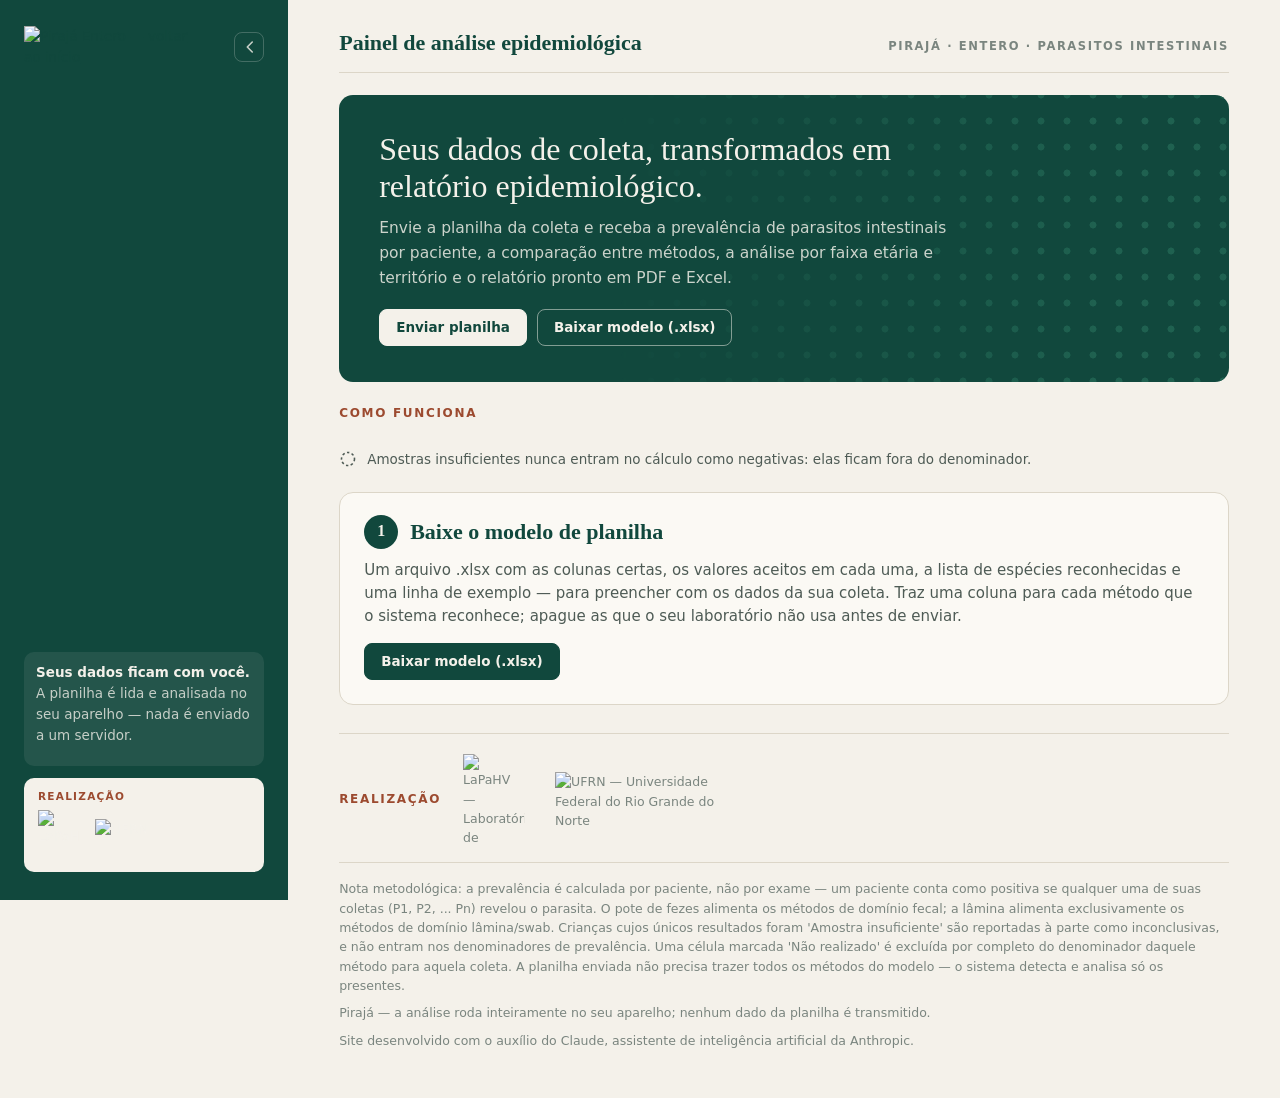
==== site/entero.html @ 648df830 "Página inicial com as áreas de análise e identidade das áreas Hemo, Bac, Virus e Fungi - Nova página" ====
<!doctype html>
<html lang="pt-BR">
<head>
  <meta charset="utf-8">
  <meta name="viewport" content="width=device-width, initial-scale=1, viewport-fit=cover">
  <title>Pirajá Entero · Painel de análise epidemiológica</title>
  <meta name="description" content="Pirajá · Entero — transforma a planilha de coleta em relatório epidemiológico de parasitos intestinais: prevalência por paciente com IC 95%, comparação entre métodos, faixa etária, mapas e relatório em PDF e Excel. Tudo roda no seu aparelho.">
  <meta name="theme-color" content="#11483D">
  <meta name="application-name" content="Pirajá">
  <meta name="apple-mobile-web-app-capable" content="yes">
  <meta name="mobile-web-app-capable" content="yes">
  <meta name="apple-mobile-web-app-title" content="Pirajá">
  <meta name="apple-mobile-web-app-status-bar-style" content="default">
  <link rel="manifest" href="manifest.webmanifest">
  <link rel="icon" href="brand/piraja-favicon.svg" type="image/svg+xml">
  <link rel="alternate icon" href="brand/piraja-favicon.png" type="image/png">
  <link rel="apple-touch-icon" href="brand/app/icone-180.png">
  <link rel="preload" href="brand/fonts/InstrumentSans-Regular.ttf" as="font" type="font/ttf" crossorigin>
  <link rel="preload" href="brand/fonts/Fraunces-SemiBold.ttf" as="font" type="font/ttf" crossorigin>
  <link rel="stylesheet" href="css/piraja.css">
  <script type="module" src="js/app.js"></script>
</head>
<body>
  <a class="pj-pular" href="#conteudo">Pular para o conteúdo</a>

  <!-- barra lateral (computador) -->
  <aside class="pj-barra" id="barra" aria-label="Navegação do Pirajá">
    <div class="marca">
      <a class="marca-link" href="./" title="Voltar ao início do Pirajá (todas as áreas)">
        <img class="marca-inteira" src="brand/piraja-entero-negativo.svg" alt="Pirajá Entero — voltar ao início">
        <img class="marca-simbolo" src="brand/piraja-favicon.svg" alt="Pirajá — voltar ao início" width="36" height="36">
      </a>
      <button class="pj-recolher" type="button" data-acao="recolher-barra" aria-label="Recolher a barra lateral" aria-expanded="true" title="Recolher a barra lateral">
        <svg viewBox="0 0 20 20" width="18" height="18" aria-hidden="true"><path d="M12.5 4.5 7 10l5.5 5.5" fill="none" stroke="currentColor" stroke-width="1.8" stroke-linecap="round" stroke-linejoin="round"/></svg>
      </button>
    </div>
    <nav class="pj-nav" id="nav" aria-label="Seções"></nav>
    <div class="pj-barra-rodape">
      <div class="pj-arquivo-atual" id="arquivo-atual" hidden></div>
      <button class="pj-btn pj-instalar" type="button" data-acao="instalar" hidden>Instalar o app</button>
      <div class="privado" data-icone="cadeado">
        <p><strong>Seus dados ficam com você.</strong> A planilha é lida e analisada no seu aparelho — nada é enviado a um servidor.</p>
      </div>
      <p class="pj-offline" id="offline" hidden>Disponível sem internet</p>
      <div class="pj-barra-parceiros" aria-label="Realização">
        <span>Realização</span>
        <div><img src="brand/parceiros/lapahv.png" alt="LaPaHV" width="41" height="50"><img src="brand/parceiros/ufrn.png" alt="UFRN" width="103" height="33"></div>
      </div>
    </div>
  </aside>

  <!-- topo e navegação (celular) -->
  <header class="pj-topo-movel">
    <a class="marca-link" href="./" title="Voltar ao início do Pirajá"><img src="brand/piraja-entero-cor.png" alt="Pirajá Entero — voltar ao início" height="30"></a>
    <button class="pj-btn sec peq pj-instalar" type="button" data-acao="instalar" hidden>Instalar</button>
  </header>
  <nav class="pj-mnav" id="mnav" aria-label="Seções"></nav>

  <main class="pj-main" id="conteudo">
    <header class="pj-topbar">
      <h1 class="nome" id="titulo-secao">Painel de análise epidemiológica</h1>
      <div class="sub">Pirajá · Entero · parasitos intestinais</div>
    </header>

    <!-- ===================================================== início -->
    <section data-view="inicio">
      <section class="pj-hero" id="hero">
        <div>
          <h2>Seus dados de coleta, transformados em relatório epidemiológico.</h2>
          <p>Envie a planilha da coleta e receba a prevalência de parasitos intestinais por paciente, a comparação entre métodos, a análise por faixa etária e território e o relatório pronto em PDF e Excel.</p>
          <div class="pj-btns" style="margin-top:18px">
            <button class="pj-btn claro" type="button" data-ir="planilha" data-icone="upload">Enviar planilha</button>
            <button class="pj-btn contorno" type="button" data-acao="baixar-modelo" data-icone="baixar-claro">Baixar modelo (.xlsx)</button>
          </div>
        </div>
      </section>

      <section class="pj-como">
        <span class="pj-eyebrow">Como funciona</span>
        <div class="pj-etapas" id="etapas"></div>
        <div class="pj-nota-amostra">
          <svg width="18" height="18" viewBox="0 0 18 18" aria-hidden="true"><circle cx="9" cy="9" r="6.5" fill="none" stroke="#4E5B55" stroke-width="1.6" stroke-dasharray="2.4 2.4"/></svg>
          <span>Amostras insuficientes nunca entram no cálculo como negativas: elas ficam fora do denominador.</span>
        </div>
      </section>

      <section class="pj-passo" id="passo-1">
        <div class="pj-step"><div class="badge">1</div><h2>Baixe o modelo de planilha</h2></div>
        <p>Um arquivo .xlsx com as colunas certas, os valores aceitos em cada uma, a lista de espécies reconhecidas e uma linha de exemplo — para preencher com os dados da sua coleta. Traz uma coluna para cada método que o sistema reconhece; apague as que o seu laboratório não usa antes de enviar.</p>
        <button class="pj-btn" type="button" data-acao="baixar-modelo" data-icone="baixar">Baixar modelo (.xlsx)</button>
      </section>
    </section>

    <!-- ===================================================== planilha -->
    <section data-view="planilha" hidden>
      <section class="pj-passo" id="passo-2">
        <div class="pj-step"><div class="badge">2</div><h2>Envie a planilha preenchida</h2></div>
        <p>Aceita o modelo baixado no Início, preenchido com uma linha por coleta (P1, P2, P3...) de cada paciente. Não precisa conter todos os métodos do modelo — só os que o laboratório efetivamente utilizou. Se a planilha trouxer as abas de configuração (Config_*), elas já vêm aplicadas.</p>
        <label class="pj-drop" id="drop">
          <input type="file" id="arquivo" accept=".xlsx,.xls,application/vnd.openxmlformats-officedocument.spreadsheetml.sheet,application/vnd.ms-excel">
          <span data-icone="upload"></span>
          <strong>Arraste a planilha para cá ou clique para escolher</strong>
          <small>.xlsx ou .xls · o arquivo é lido no seu aparelho e não sai dele</small>
        </label>
        <div class="pj-arquivo" id="arquivo-info" hidden></div>
        <div id="msgs-arquivo"></div>
      </section>
      <section class="pj-passo pj-teste" id="planilha-teste">
        <div>
          <span class="pj-eyebrow">Planilha de teste</span>
          <h2>Quer experimentar antes?</h2>
          <p>Uma planilha com dados fictícios — 1.200 pacientes de 42 municípios, com idade, bairro e município — para conhecer o Pirajá e para preparar o uso sem internet.</p>
        </div>
        <div class="pj-btns">
          <button class="pj-btn" type="button" data-acao="abrir-teste">Abrir a planilha de teste</button>
          <a class="pj-btn sec" href="exemplos/Planilha_Teste_Piraja.xlsx" download data-icone="baixar-claro">Baixar (.xlsx)</a>
        </div>
      </section>
    </section>

    <!-- ===================================================== configurar -->
    <section data-view="configurar" hidden>
      <section class="pj-passo" id="passo-3"></section>
    </section>

    <!-- ===================================================== relatório -->
    <section data-view="relatorio" hidden>
      <div id="msgs-relatorio"></div>
      <div id="relatorio"></div>
    </section>

    <!-- ===================================================== ajuda -->
    <section data-view="ajuda" hidden>
      <div class="pj-ajuda-grade">
        <section class="pj-passo">
          <h2>Fluxo de trabalho</h2>
          <ol class="pj-lista">
            <li><strong>Baixe</strong> o modelo de planilha (Início).</li>
            <li><strong>Envie</strong> a planilha preenchida (Planilha).</li>
            <li><strong>Configure</strong> parasitos, métodos, amostras, critérios e faixas etárias (Configurar).</li>
            <li><strong>Leia e exporte</strong> o relatório em PDF e Excel (Relatório).</li>
          </ol>
        </section>
        <section class="pj-passo">
          <h2>Sobre as amostras</h2>
          <p>Alguns dos métodos aceitos, por tipo de amostra:</p>
          <p><strong>Pote de fezes</strong> → HPJ, Willis, Baermann-Picanço, Faust, Kato-Katz, MIFC, Ritchie, entre outros.</p>
          <p><strong>Lâmina (swab)</strong> → Graham, entre outros.</p>
          <p>Outros métodos também podem ser usados: basta incluir a coluna na planilha e indicar, em Configurar, se é de fezes ou de lâmina. A planilha não precisa trazer todos os métodos listados, só os que você usou.</p>
        </section>
        <section class="pj-passo">
          <h2>Classificação clínica</h2>
          <p>Você define em Configurar se cada parasito é <strong>patogênico</strong> ou <strong>comensal</strong>. O sistema sugere uma classificação padrão — por exemplo, <em>Entamoeba histolytica/dispar</em> vem como patogênica, já que a diferenciação morfológica entre as duas formas não é possível no laboratório; <em>Blastocystis</em> vem sem classificação.</p>
        </section>
        <section class="pj-passo" id="sem-internet">
          <h2>Usar sem internet</h2>
          <p>O app guarda neste aparelho o que já foi usado com a internet ligada. Para deixá-lo pronto, faça isto uma vez, com internet:</p>
          <ol class="pj-lista">
            <li>Abra a <strong>planilha de teste</strong>.</li>
            <li>No Relatório, aba <strong>Visão geral</strong>, ligue <strong>Gerar mapa</strong>. Na primeira vez, o app guarda sozinho as malhas de todos os estados (cerca de 72 MB) — por município, por bairro e em detalhe —, então todas as visualizações do mapa passam a funcionar sem internet. Espere a mensagem de pronto.</li>
          </ol>
          <p>Também dá para guardar os mapas direto por aqui:</p>
          <div class="pj-btns">
            <button class="pj-btn" type="button" data-acao="abrir-teste">Abrir a planilha de teste</button>
            <button class="pj-btn sec" type="button" data-acao="baixar-mapas">Guardar os mapas de todos os estados (≈ 72 MB)</button>
            <a class="pj-btn sec" href="exemplos/Planilha_Teste_Piraja.xlsx" download>Baixar a planilha de teste</a>
          </div>
          <p class="pj-legenda" id="mapas-status" data-status-mapas></p>
        </section>
        <section class="pj-passo" id="como-instalar">
          <h2>Instalar como app</h2>
          <p>O Pirajá pode ficar na tela inicial do celular ou no computador, como um aplicativo: abre em tela cheia e funciona sem internet depois da primeira visita. Os dados continuam só no seu aparelho.</p>
          <ul class="pj-lista">
            <li><strong>Android e computador (Chrome ou Edge):</strong> use o botão <em>Instalar o app</em> no menu, ou o ícone de instalação na barra de endereço.</li>
            <li><strong>iPhone e iPad (Safari):</strong> toque em <em>Compartilhar</em> e depois em <em>Adicionar à Tela de Início</em>.</li>
          </ul>
          <p class="pj-instalado" id="instalado" hidden>Você já está usando o Pirajá como app.</p>
        </section>
      </div>
    </section>

    <footer class="pj-rodape">
      <div class="pj-realizacao">
        <span class="pj-eyebrow">Realização</span>
        <div class="logos">
          <img src="brand/parceiros/lapahv.png" alt="LaPaHV — Laboratório de Parasitologia Humana e Veterinária" width="62" height="90">
          <img class="ufrn" src="brand/parceiros/ufrn.png" alt="UFRN — Universidade Federal do Rio Grande do Norte" width="168" height="54">
        </div>
      </div>
      <p>Nota metodológica: a prevalência é calculada por paciente, não por exame — um paciente conta como positiva se qualquer uma de suas coletas (P1, P2, ... Pn) revelou o parasita. O pote de fezes alimenta os métodos de domínio fecal; a lâmina alimenta exclusivamente os métodos de domínio lâmina/swab. Crianças cujos únicos resultados foram 'Amostra insuficiente' são reportadas à parte como inconclusivas, e não entram nos denominadores de prevalência. Uma célula marcada 'Não realizado' é excluída por completo do denominador daquele método para aquela coleta. A planilha enviada não precisa trazer todos os métodos do modelo — o sistema detecta e analisa só os presentes.</p>
      <p>Pirajá — a análise roda inteiramente no seu aparelho; nenhum dado da planilha é transmitido.</p>
      <p>Site desenvolvido com o auxílio do Claude, assistente de inteligência artificial da Anthropic.</p>
    </footer>
  </main>

  <dialog class="pj-dialogo" id="aviso-offline" aria-labelledby="aviso-offline-titulo">
    <form method="dialog">
      <span class="pj-eyebrow">Antes de usar sem internet</span>
      <h2 id="aviso-offline-titulo">Prepare o Pirajá uma vez, com internet</h2>
      <p>Para o app funcionar sem internet, rode a <strong>planilha de teste</strong> uma vez e <strong>gere o mapa</strong>. Assim ele guarda neste aparelho tudo o que precisa, inclusive as malhas dos mapas.</p>
      <ol class="pj-lista">
        <li>Clique em <strong>Abrir a planilha de teste</strong> (dados fictícios: 1.200 pacientes, 42 municípios, com idade).</li>
        <li>No Relatório, aba <strong>Visão geral</strong>, ligue <strong>Gerar mapa</strong>. O app guarda sozinho as malhas de todos os estados (cerca de 72 MB), e todas as visualizações do mapa passam a funcionar sem internet. Espere a mensagem de pronto.</li>
      </ol>
      <div class="pj-btns">
        <button class="pj-btn" type="button" data-acao="abrir-teste">Abrir a planilha de teste</button>
        <a class="pj-btn sec" href="exemplos/Planilha_Teste_Piraja.xlsx" download>Baixar a planilha</a>
      </div>
      <p class="pj-legenda">A planilha de teste também fica na aba <b>Planilha</b>, e estas instruções na aba <b>Ajuda</b>.</p>
      <div class="pj-dialogo-rodape">
        <label class="pj-check"><input type="checkbox" id="aviso-offline-nunca"><span>Não mostrar novamente</span></label>
        <button class="pj-btn sec" value="fechar">Agora não</button>
      </div>
    </form>
  </dialog>

  <div class="pj-dica" id="dica" hidden></div>
  <noscript><div class="pj-toast">O Pirajá precisa de JavaScript ativado no navegador.</div></noscript>
</body>
</html>
---- site/css/piraja.css ----
/* Pirajá · Entero — identidade visual "Mata, barro e papel" (versão web) */

@font-face { font-family: "Instrument Sans"; src: url("../brand/fonts/InstrumentSans-Regular.ttf") format("truetype"); font-weight: 400 500; font-display: swap; }
@font-face { font-family: "Instrument Sans"; src: url("../brand/fonts/InstrumentSans-SemiBold.ttf") format("truetype"); font-weight: 600 800; font-display: swap; }
@font-face { font-family: "Fraunces"; src: url("../brand/fonts/Fraunces-Regular.ttf") format("truetype"); font-weight: 400 500; font-display: swap; }
@font-face { font-family: "Fraunces"; src: url("../brand/fonts/Fraunces-SemiBold.ttf") format("truetype"); font-weight: 600 800; font-display: swap; }

:root {
  --mata: #11483D; --folha: #328567; --cobre: #9C4A2F; --cobre-claro: #D08A6A; --papel: #F4F1EA;
  --superficie: #FBF9F4; --tinta: #1B2421; --tinta-suave: #4E5B55; --tinta-clara: #7A857F;
  --folha-tinta: #E3EEE8; --cobre-tinta: #F3E4DB; --salvia: #A9C3B8; --linha: #DCD6C8; --mata-ponto: #1F6150;
  --raio: 14px; --barra: 288px;
  --sans: "Instrument Sans", system-ui, -apple-system, "Segoe UI", sans-serif;
  --serif: "Fraunces", Georgia, serif;
  color-scheme: light;
}

* { box-sizing: border-box; }
html { -webkit-text-size-adjust: 100%; }
body { margin: 0; background: var(--papel); color: var(--tinta); font-family: var(--sans); font-size: 15px; line-height: 1.55; }
h1, h2, h3, h4 { font-family: var(--serif); color: var(--mata); font-weight: 600; line-height: 1.2; }
a { color: var(--mata); }
button, input, select, textarea { font: inherit; color: inherit; }
:focus-visible { outline: 2px solid var(--cobre); outline-offset: 2px; }
[hidden] { display: none !important; }

/* ------------------------------------------------------------- barra lateral */
.pj-barra {
  position: fixed; inset: 0 auto 0 0; width: var(--barra); background: var(--mata); color: rgba(244, 241, 234, .78);
  padding: 26px 24px 28px; overflow-y: auto; z-index: 30; font-size: 13.5px;
}
.pj-barra .marca img { width: 172px; height: auto; display: block; }
.pj-barra strong { color: var(--papel); font-weight: 600; }
.pj-barra hr { border: 0; border-top: 1px solid rgba(244, 241, 234, .16); margin: 20px 0; }
.pj-barra .pj-eyebrow { color: var(--cobre-claro); display: block; margin-bottom: 8px; }
.pj-barra ol { list-style: none; padding: 0; margin: 0; }
.pj-barra ol li { padding: 3px 0; }
.pj-barra p { margin: 0 0 10px; }
.pj-barra .pj-btn { width: 100%; background: var(--papel); color: var(--mata); border-color: var(--papel); }
.pj-barra .pj-btn:hover { background: var(--cobre-claro); border-color: var(--cobre-claro); color: var(--tinta); }
.pj-barra .privado { display: flex; gap: 8px; align-items: flex-start; background: rgba(244, 241, 234, .08); border-radius: 10px; padding: 10px 12px; }
.pj-barra .privado svg { flex: 0 0 auto; margin-top: 2px; }
.pj-barra-parceiros { background: var(--papel); border-radius: 10px; padding: 10px 14px 12px; }
.pj-barra-parceiros span { display: block; font-size: 10.5px; font-weight: 600; letter-spacing: .12em; text-transform: uppercase; color: var(--cobre); margin-bottom: 6px; }
.pj-barra-parceiros div { display: flex; align-items: center; gap: 16px; }
.pj-barra-parceiros img { display: block; height: 50px; width: auto; }
.pj-barra-parceiros img + img { height: 33px; }
.pj-menu { display: none; }

/* ------------------------------------------------------------- área principal */
.pj-main { margin-left: var(--barra); padding: 26px clamp(16px, 4vw, 56px) 40px; max-width: calc(1280px + var(--barra)); }
.pj-topbar { display: flex; align-items: baseline; justify-content: space-between; gap: 14px; padding: 4px 0 16px; border-bottom: 1px solid var(--linha); margin-bottom: 22px; flex-wrap: wrap; }
.pj-topbar .nome { font-family: var(--serif); font-weight: 600; font-size: 22px; color: var(--mata); line-height: 1.15; margin: 0; }
.pj-topbar .sub { font-weight: 600; font-size: 11.5px; letter-spacing: .14em; color: var(--tinta-clara); text-transform: uppercase; }

.pj-eyebrow { font-weight: 600; font-size: 12px; letter-spacing: .14em; text-transform: uppercase; color: var(--cobre); }

/* hero (verde-mata + padrão "Campo") */
.pj-hero { position: relative; overflow: hidden; background: var(--mata); border-radius: var(--raio); padding: 36px 40px; margin-bottom: 22px;
  display: grid; grid-template-columns: minmax(0, 1fr) 200px; gap: 32px; align-items: center; }
.pj-hero::before { content: ""; position: absolute; inset: 0; pointer-events: none;
  background-image: radial-gradient(circle, var(--mata-ponto) 3.2px, transparent 3.8px); background-size: 26px 26px; background-position: 13px 13px;
  -webkit-mask-image: linear-gradient(to left, #000 15%, transparent 70%); mask-image: linear-gradient(to left, #000 15%, transparent 70%); }
.pj-hero > * { position: relative; }
.pj-hero h2 { color: var(--papel); margin: 0 0 12px; font-size: 32px; font-weight: 500; line-height: 1.15; max-width: 760px; }
.pj-hero p { color: rgba(244, 241, 234, .82); font-size: 15.5px; max-width: 720px; margin: 0; line-height: 1.6; }
.pj-hero-ilu { width: 200px; height: 200px; display: block; }

/* como funciona */
.pj-como .pj-eyebrow { margin: 2px 0 12px; display: block; }
.pj-etapas { display: grid; grid-template-columns: repeat(5, minmax(0, 1fr)); gap: 14px; }
.pj-etapa { background: var(--superficie); border: 1px solid var(--linha); border-radius: var(--raio); padding: 14px 16px 16px; }
.pj-etapa .pj-ilu { width: 100%; height: auto; display: block; background: var(--papel); border-radius: 10px; margin-bottom: 12px; }
.pj-etapa .k { font-weight: 600; font-size: 11px; letter-spacing: .12em; text-transform: uppercase; color: var(--tinta-clara); }
.pj-etapa .t { font-family: var(--serif); font-weight: 600; font-size: 18px; color: var(--mata); margin: 3px 0 6px; line-height: 1.25; }
.pj-etapa p { font-size: 13.5px; line-height: 1.5; color: var(--tinta-suave); margin: 0; }
.pj-nota-amostra { display: flex; gap: 10px; align-items: center; margin: 14px 0 22px; font-size: 13.5px; color: var(--tinta-suave); }

/* passos */
.pj-passo { background: var(--superficie); border: 1px solid var(--linha); border-radius: var(--raio); padding: 22px 24px 24px; margin-bottom: 18px; }
.pj-passo > p { color: var(--tinta-suave); margin: 10px 0 14px; }
.pj-step { display: flex; align-items: center; gap: 12px; margin: 0 0 4px; }
.pj-step .badge { flex: 0 0 auto; width: 34px; height: 34px; border-radius: 50%; background: var(--mata); color: var(--papel);
  font-family: var(--serif); font-weight: 600; font-size: 16px; display: flex; align-items: center; justify-content: center; }
.pj-step h2 { margin: 0; font-size: 22px; }

/* botões */
.pj-btn { display: inline-flex; align-items: center; justify-content: center; gap: 8px; background: var(--mata); color: var(--papel);
  border: 1px solid var(--mata); border-radius: 8px; padding: 9px 16px; font-weight: 600; font-size: 13.5px; cursor: pointer; text-decoration: none;
  transition: background .15s, border-color .15s; line-height: 1.3; }
.pj-btn:hover { background: var(--folha); border-color: var(--folha); }
.pj-btn:disabled { opacity: .55; cursor: progress; }
.pj-btn svg { flex: 0 0 auto; }
.pj-btn.sec { background: transparent; color: var(--mata); border-color: var(--linha); }
.pj-btn.sec:hover { border-color: var(--mata); background: var(--folha-tinta); }
.pj-btn.peq { padding: 5px 10px; font-size: 12.5px; }
.pj-btns { display: grid; grid-template-columns: repeat(auto-fit, minmax(240px, 1fr)); gap: 12px; margin-top: 14px; }

/* envio do arquivo */
.pj-drop { border: 1.5px dashed var(--salvia); border-radius: 12px; background: #fff; padding: 26px 20px; text-align: center; cursor: pointer;
  transition: border-color .15s, background .15s; display: flex; flex-direction: column; align-items: center; gap: 6px; }
.pj-drop:hover, .pj-drop.sobre { border-color: var(--mata); background: var(--folha-tinta); }
.pj-drop strong { color: var(--mata); }
.pj-drop small { color: var(--tinta-clara); }
.pj-drop input { display: none; }
.pj-arquivo { display: flex; align-items: center; gap: 10px; margin-top: 10px; font-size: 13.5px; color: var(--tinta-suave); flex-wrap: wrap; }
.pj-arquivo b { color: var(--tinta); }

/* avisos */
.pj-alerta { border-radius: 8px; padding: 11px 14px; margin: 10px 0; font-size: 14px; border-left: 3px solid; }
.pj-alerta.ok { background: var(--folha-tinta); border-color: var(--folha); color: var(--mata); }
.pj-alerta.info { background: #EEF2EF; border-color: var(--salvia); color: var(--tinta-suave); }
.pj-alerta.aviso { background: #FBF1DC; border-color: #C99A2E; color: #5A4511; }
.pj-alerta.erro { background: #F8E1DC; border-color: #B23B24; color: #6B2213; }
.pj-note { background: transparent; border-left: 2px solid var(--cobre-claro); padding: 4px 0 4px 14px; font-size: 14px; color: var(--tinta-suave); margin: 10px 0; }
.pj-note strong { color: var(--tinta); }
.pj-legenda { color: var(--tinta-clara); font-size: 12.5px; margin: 4px 0 10px; }
.pj-texto { color: var(--tinta-suave); }

/* abas */
.pj-abas { display: flex; gap: 4px; border-bottom: 1px solid var(--linha); margin: 14px 0 18px; overflow-x: auto; scrollbar-width: thin; }
.pj-aba { background: none; border: 0; border-bottom: 2px solid transparent; padding: 10px 14px; font-weight: 600; font-size: 14px; color: var(--tinta-clara);
  cursor: pointer; display: inline-flex; align-items: center; gap: 8px; white-space: nowrap; margin-bottom: -1px; }
.pj-aba:hover { color: var(--mata); }
.pj-aba[aria-selected="true"] { color: var(--mata); border-bottom-color: var(--cobre); }
.pj-abas.simples .pj-aba { font-size: 13.5px; padding: 8px 12px; }

/* seções do relatório */
.pj-secao { margin: 8px 0 26px; }
.pj-secao-titulo { font-family: var(--serif); font-weight: 600; color: var(--mata); font-size: 20px; margin: 2px 0 2px; }
.pj-secao-sub { font-family: var(--serif); font-weight: 600; color: var(--mata); font-size: 16px; margin: 2px 0 2px; }
.pj-cols { display: grid; gap: 16px; }
.pj-cols.c2 { grid-template-columns: repeat(2, minmax(0, 1fr)); }
.pj-cols.c3 { grid-template-columns: repeat(3, minmax(0, 1fr)); }
.pj-cols.c32 { grid-template-columns: minmax(0, 3fr) minmax(0, 2fr); }
.pj-cols.c23 { grid-template-columns: minmax(0, 2fr) minmax(0, 3fr); }

/* métricas */
.pj-metrica { background: var(--superficie); border: 1px solid var(--linha); padding: 16px 18px; border-radius: 12px; }
.pj-metrica .rot { font-weight: 600; text-transform: uppercase; font-size: 11px; letter-spacing: .1em; color: var(--tinta-clara); display: flex; gap: 6px; align-items: flex-start; }
.pj-metrica .val { font-family: var(--serif); font-weight: 600; color: var(--mata); font-size: 34px; line-height: 1.2; margin: 6px 0 2px; }
.pj-metrica .leg { color: var(--tinta-clara); font-size: 12.5px; }
.pj-ajuda { display: inline-flex; width: 16px; height: 16px; border-radius: 50%; border: 1px solid var(--tinta-clara); color: var(--tinta-clara);
  font-size: 10.5px; align-items: center; justify-content: center; cursor: help; flex: 0 0 auto; text-transform: none; letter-spacing: 0; }

/* tabelas */
.pj-tabela-wrap { overflow: auto; border: 1px solid var(--linha); border-radius: 10px; background: #fff; max-height: 460px; }
.pj-tabela { border-collapse: separate; border-spacing: 0; width: 100%; font-size: 13.5px; }
.pj-tabela th { position: sticky; top: 0; background: var(--superficie); text-align: left; font-weight: 600; color: var(--tinta-suave); font-size: 12.5px;
  padding: 8px 12px; border-bottom: 1px solid var(--salvia); white-space: nowrap; z-index: 1; }
.pj-tabela th.ord { cursor: pointer; user-select: none; }
.pj-tabela th.ord:hover { color: var(--mata); }
.pj-tabela th .seta { opacity: .5; font-size: 10px; margin-left: 4px; }
.pj-tabela td { padding: 7px 12px; border-bottom: 1px solid #EFEBE2; vertical-align: top; white-space: nowrap; }
.pj-tabela td.quebra { white-space: normal; min-width: 220px; }
.pj-tabela tr:last-child td { border-bottom: 0; }
.pj-tabela td.num, .pj-tabela th.num { text-align: right; font-variant-numeric: tabular-nums; }
.pj-tabela tbody tr:hover td { background: #FAF8F3; }
.pj-chip { display: inline-block; padding: 1px 9px; border-radius: 999px; font-size: 12px; font-weight: 600; white-space: nowrap; }
.pj-chip.pat { background: var(--cobre-tinta); color: var(--cobre); }
.pj-chip.com { background: var(--folha-tinta); color: var(--folha); }
.pj-chip.nc { background: #EEF0EC; color: var(--tinta-suave); }
.pj-vazio { color: var(--tinta-clara); }

/* editor de configuração */
.pj-editor td { padding: 4px 8px; vertical-align: middle; }
.pj-editor input[type="text"], .pj-editor select { width: 100%; min-width: 120px; border: 1px solid var(--linha); border-radius: 6px; padding: 5px 8px; background: #fff; font-size: 13.5px; }
.pj-editor input[type="checkbox"] { width: 17px; height: 17px; accent-color: var(--mata); }
.pj-editor tr.fora td:not(:first-child) { opacity: .55; }
.pj-campo { display: flex; flex-direction: column; gap: 5px; margin: 8px 0 12px; font-size: 14px; }
.pj-campo > span { font-weight: 600; color: var(--tinta-suave); font-size: 13.5px; }
.pj-campo input[type="number"], .pj-campo input[type="text"], .pj-campo select { border: 1px solid var(--linha); border-radius: 8px; padding: 7px 10px; background: #fff; max-width: 320px; }
.pj-check { display: flex; gap: 9px; align-items: flex-start; margin: 10px 0; cursor: pointer; font-size: 14px; }
.pj-check input { width: 17px; height: 17px; accent-color: var(--mata); margin-top: 2px; flex: 0 0 auto; }
.pj-pendente { display: flex; align-items: center; gap: 12px; flex-wrap: wrap; margin-top: 16px; }
.pj-pendente .marcador { font-size: 13px; color: var(--cobre); font-weight: 600; }

/* controles em linha (rádios) */
.pj-controles { display: grid; grid-template-columns: repeat(auto-fit, minmax(220px, 1fr)); gap: 12px 18px; margin: 10px 0 6px; }
.pj-radio { border: 0; padding: 0; margin: 0; }
.pj-radio legend { font-weight: 600; color: var(--tinta-suave); font-size: 13px; padding: 0; margin-bottom: 6px; }
.pj-radio .opcoes { display: flex; flex-wrap: wrap; gap: 6px; }
.pj-radio label { display: inline-flex; align-items: center; gap: 6px; border: 1px solid var(--linha); border-radius: 999px; padding: 4px 11px; font-size: 13px; cursor: pointer; background: #fff; }
.pj-radio input { accent-color: var(--mata); margin: 0; }
.pj-radio label:has(input:checked) { border-color: var(--mata); background: var(--folha-tinta); color: var(--mata); font-weight: 600; }

/* interruptor */
.pj-toggle { display: inline-flex; align-items: center; gap: 10px; cursor: pointer; font-weight: 600; color: var(--mata); margin: 6px 0; }
.pj-toggle input { appearance: none; width: 40px; height: 22px; border-radius: 999px; background: var(--linha); position: relative; cursor: pointer; transition: background .15s; margin: 0; }
.pj-toggle input::after { content: ""; position: absolute; top: 3px; left: 3px; width: 16px; height: 16px; border-radius: 50%; background: #fff; transition: left .15s; }
.pj-toggle input:checked { background: var(--mata); }
.pj-toggle input:checked::after { left: 21px; }

/* expansível */
details.pj-exp { border: 1px solid var(--linha); border-radius: 10px; background: var(--superficie); margin: 12px 0; }
details.pj-exp > summary { cursor: pointer; padding: 10px 14px; font-weight: 600; color: var(--tinta-suave); font-size: 14px; list-style: none; display: flex; gap: 8px; align-items: center; }
details.pj-exp > summary::before { content: "▸"; color: var(--tinta-clara); transition: transform .15s; }
details.pj-exp[open] > summary::before { transform: rotate(90deg); }
details.pj-exp > .corpo { padding: 4px 14px 14px; }

/* gráficos */
.pj-grafico-box { background: var(--superficie); border-radius: 10px; min-height: 40px; }
.pj-grafico-box svg { max-width: 100%; height: auto; display: block; }
.pj-grafico-box .pj-marca { cursor: default; }
.pj-grafico-box .pj-marca:hover rect, .pj-grafico-box .pj-marca:hover circle, .pj-grafico-box path.pj-marca:hover { filter: brightness(1.08); }
.pj-dica { position: fixed; z-index: 50; background: #fff; border: 1px solid #B9B3A6; border-radius: 8px; padding: 7px 10px; font-size: 12.5px;
  color: var(--tinta); box-shadow: 0 6px 18px rgba(27, 36, 33, .14); pointer-events: none; white-space: pre-line; max-width: 320px; line-height: 1.45; }
.pj-dica b { color: var(--mata); }

/* mapa */
.pj-mapa { position: relative; background: #F7FAFB; border: 1px solid var(--linha); border-radius: 10px; overflow: hidden; touch-action: none; }
.pj-mapa svg { display: block; width: 100%; height: auto; cursor: grab; }
.pj-mapa svg.arrastando { cursor: grabbing; }
.pj-mapa .zoom { position: absolute; top: 58px; right: 10px; display: flex; flex-direction: column; gap: 4px; }
.pj-mapa .zoom button { width: 30px; height: 30px; border-radius: 6px; border: 1px solid var(--linha); background: #fff; cursor: pointer; font-weight: 600; color: var(--mata); }
.pj-mapa .area:hover { filter: brightness(.93); }
.pj-figura img { width: 100%; height: auto; display: block; border: 1px solid var(--linha); border-radius: 8px; background: #fff; }
.pj-carregando { display: flex; align-items: center; gap: 10px; color: var(--tinta-suave); padding: 14px 0; font-size: 14px; }
.pj-carregando::before { content: ""; width: 16px; height: 16px; border-radius: 50%; border: 2px solid var(--salvia); border-top-color: var(--mata); animation: gira .8s linear infinite; }
@keyframes gira { to { transform: rotate(360deg); } }

/* rodapé */
.pj-rodape { border-top: 1px solid var(--linha); margin-top: 28px; padding-top: 16px; color: var(--tinta-clara); font-size: 12.5px; }
.pj-rodape p { margin: 0 0 8px; }
.pj-realizacao { display: flex; align-items: center; gap: 22px; flex-wrap: wrap; padding: 4px 0 18px; margin-bottom: 16px; border-bottom: 1px solid var(--linha); }
.pj-realizacao .logos { display: flex; align-items: center; gap: 30px; flex-wrap: wrap; }
.pj-realizacao img { display: block; height: 90px; width: auto; }
.pj-realizacao img.ufrn { height: 54px; }
@media (max-width: 560px) { .pj-realizacao img { height: 72px; } .pj-realizacao img.ufrn { height: 44px; } }

/* aviso flutuante */
.pj-toast { position: fixed; bottom: 18px; left: 50%; transform: translateX(-50%); background: var(--tinta); color: var(--papel); padding: 10px 16px;
  border-radius: 10px; font-size: 13.5px; z-index: 60; box-shadow: 0 8px 22px rgba(0, 0, 0, .2); max-width: calc(100vw - 32px); }

/* ------------------------------------------------------------- responsivo */
@media (max-width: 1100px) {
  .pj-etapas { grid-template-columns: repeat(2, minmax(0, 1fr)); }
  .pj-hero { grid-template-columns: minmax(0, 1fr); }
  .pj-hero-ilu { display: none; }
  .pj-cols.c32, .pj-cols.c23, .pj-cols.c3 { grid-template-columns: minmax(0, 1fr); }
}
@media (max-width: 900px) {
  /* no celular: topo com a marca e navegação horizontal, como um app */
  .pj-barra { display: none; }
  .pj-topo-movel { display: flex; }
  .pj-mnav { display: flex; }
  .pj-main { margin-left: 0; padding-top: 18px; }
  .pj-cols.c2 { grid-template-columns: minmax(0, 1fr); }
}
@media (max-width: 560px) {
  body { font-size: 14.5px; }
  .pj-etapas { grid-template-columns: minmax(0, 1fr); }
  .pj-hero { padding: 26px 22px; }
  .pj-hero h2 { font-size: 26px; }
  .pj-passo { padding: 18px 16px 20px; }
  .pj-metrica .val { font-size: 28px; }
}
@media print {
  .pj-barra, .pj-menu, .pj-hero, .pj-como { display: none; }
  .pj-main { margin: 0; }
}

/* ------------------------------------------------------------- sugestões de grafia */
.pj-sugestao { margin-top: 4px; font-size: 12.5px; color: var(--cobre); display: flex; align-items: center; gap: 8px; flex-wrap: wrap; }
.pj-sugestao .pj-btn.peq { padding: 2px 10px; font-size: 12px; }
.pj-sugestao.nada { color: var(--tinta-clara); }

/* ------------------------------------------------------------- relatório mais limpo */
.pj-resumo .pj-par { display: flex; gap: 22px; flex-wrap: wrap; margin-top: 4px; }
.pj-resumo .pj-par .val.pat { color: var(--cobre); }
.pj-resumo .leg.base { margin-top: 8px; padding-top: 8px; border-top: 1px solid var(--linha); }
.pj-notas { list-style: none; margin: 14px 0 0; padding: 0; font-size: 13.5px; color: var(--tinta-suave); }
.pj-notas li { padding: 3px 0 3px 14px; position: relative; }
.pj-notas li::before { content: ""; position: absolute; left: 0; top: 11px; width: 5px; height: 5px; border-radius: 50%; background: var(--salvia); }
.pj-notas b { color: var(--tinta); font-weight: 600; }
.pj-nota { font-size: 14px; color: var(--tinta-suave); margin: 8px 0; }
.pj-nota p { margin: 4px 0; }
.pj-nota b { color: var(--tinta); }
.pj-faixa { display: grid; grid-template-columns: repeat(4, minmax(0, 1fr)); border: 1px solid var(--linha); border-radius: 12px; background: var(--superficie); }
.pj-faixa > div { padding: 12px 16px; border-left: 1px solid var(--linha); display: flex; flex-wrap: wrap; align-items: baseline; gap: 2px 8px; }
.pj-faixa > div:first-child { border-left: 0; }
.pj-faixa .v { font-size: 22px; font-weight: 600; color: var(--mata); }
.pj-faixa .p { font-size: 13px; color: var(--tinta-clara); }
.pj-faixa .r { flex-basis: 100%; font-size: 12.5px; color: var(--tinta-suave); }
.pj-resumo-linha { color: var(--tinta-suave); font-size: 14px; margin: 6px 0 10px; }
.pj-resumo-linha b { color: var(--tinta); }
.pj-legenda details.pj-mais { display: inline; }
.pj-legenda details.pj-mais > summary { display: inline; cursor: pointer; color: var(--mata); text-decoration: underline; text-underline-offset: 2px; list-style: none; }
.pj-legenda details.pj-mais > summary::-webkit-details-marker { display: none; }
.pj-legenda details.pj-mais[open] > summary { display: none; }
.pj-partes { display: flex; gap: 2px; height: 22px; margin: 8px 0 8px; }
.pj-partes span { border-radius: 4px; min-width: 3px; }
.pj-partes-leg { display: flex; flex-wrap: wrap; gap: 6px 22px; font-size: 13.5px; color: var(--tinta-suave); }
.pj-partes-leg i { display: inline-block; width: 10px; height: 10px; border-radius: 2px; margin-right: 6px; }
.pj-partes-leg .v { color: var(--tinta); font-weight: 600; }
.pj-partes-leg .n { color: var(--tinta-clara); }
.pj-celula, .pj-calor td:not(.zero) { background: rgba(17, 72, 61, var(--a)); }
.pj-celula { display: inline-block; min-width: 44px; padding: 1px 6px; border-radius: 4px; text-align: right; }
.pj-celula[data-escuro], .pj-calor td[data-escuro] { color: var(--papel); }
.pj-espaco { height: 26px; }
.pj-calor-wrap { max-height: 560px; }
table.pj-calor { border-collapse: separate; border-spacing: 2px; font-size: 12.5px; }
.pj-calor th, .pj-calor td { padding: 5px 7px; white-space: nowrap; }
.pj-calor thead th { position: sticky; top: 0; background: var(--superficie); font-weight: 600; color: var(--tinta-suave); text-align: right; z-index: 1; }
.pj-calor thead th:first-child, .pj-calor tbody th { text-align: left; position: sticky; left: 0; background: var(--superficie); z-index: 2; }
.pj-calor tbody th { font-weight: 400; color: var(--tinta); }
.pj-calor .n { color: var(--tinta-clara); font-size: 11.5px; margin-left: 4px; }
.pj-calor td { border-radius: 3px; text-align: right; color: var(--tinta); }
.pj-calor td.zero { color: var(--tinta-clara); text-align: center; }
.pj-calor tr.reg th { position: static; background: transparent; font-size: 11px; font-weight: 600; letter-spacing: .1em; text-transform: uppercase; color: var(--cobre); padding: 12px 7px 3px; }
.pj-cat-ponto { display: inline-block; width: 7px; height: 7px; border-radius: 50%; margin-right: 5px; vertical-align: middle; }
@media (max-width: 760px) { .pj-faixa { grid-template-columns: repeat(2, minmax(0, 1fr)); } .pj-faixa > div:nth-child(3) { border-left: 0; } .pj-faixa > div:nth-child(n+3) { border-top: 1px solid var(--linha); } }
.pj-exportar .pj-texto { margin: 6px 0 12px; color: var(--tinta-suave); font-size: 14px; }
.pj-pdf-atalhos { font-size: 13px; color: var(--tinta-clara); margin-bottom: 6px; }
.pj-pdf-grupo { border: 0; border-top: 1px solid var(--linha); margin: 8px 0 0; padding: 6px 0 0; }
.pj-pdf-grupo legend { font-size: 11px; font-weight: 600; letter-spacing: .1em; text-transform: uppercase; color: var(--cobre); padding: 0 6px 0 0; }
.pj-pdf-grupo .pj-check { margin: 4px 0; font-size: 14px; }
.pj-pdf-extra { display: block; margin: -2px 0 6px 28px; font-size: 12.5px; color: var(--tinta-clara); }
.pj-pdf-extra input { width: 56px; border: 1px solid var(--linha); border-radius: 6px; padding: 2px 6px; margin: 0 4px; }
.pj-exportar { align-items: start; grid-template-columns: minmax(0, 2fr) minmax(0, 3fr); }
.pj-pdf-atalhos a { margin: 0 3px; }
@media (max-width: 760px) { .pj-exportar { grid-template-columns: minmax(0, 1fr); } }

/* ------------------------------------------------------------- app: navegação */
.pj-barra { display: flex; flex-direction: column; gap: 18px; padding-top: calc(26px + env(safe-area-inset-top, 0px)); }
.pj-nav { display: grid; gap: 2px; }
.pj-nav > button { display: flex; align-items: center; gap: 12px; width: 100%; border: 0; background: none; color: rgba(244, 241, 234, .78);
  text-align: left; padding: 10px 12px; border-radius: 9px; font-size: 14.5px; cursor: pointer; }
.pj-nav > button svg { width: 20px; height: 20px; flex: 0 0 auto; }
.pj-nav > button:hover { background: rgba(244, 241, 234, .08); color: var(--papel); }
.pj-nav > button[aria-current="page"] { background: rgba(244, 241, 234, .14); color: var(--papel); font-weight: 600; }
.pj-nav > button.sem-dados, .pj-mnav > button.sem-dados { opacity: .45; }
.pj-subnav { display: grid; gap: 1px; margin: 2px 0 6px 30px; padding-left: 12px; border-left: 1px solid rgba(244, 241, 234, .18); }
.pj-subnav button { border: 0; background: none; color: rgba(244, 241, 234, .7); text-align: left; padding: 5px 8px; border-radius: 6px; font-size: 13px; cursor: pointer; }
.pj-subnav button:hover { color: var(--papel); background: rgba(244, 241, 234, .06); }
.pj-subnav button[aria-current="true"] { color: var(--papel); font-weight: 600; }
.pj-barra-rodape { margin-top: auto; display: grid; gap: 12px; }
.pj-arquivo-atual { display: grid; gap: 2px; background: rgba(244, 241, 234, .08); border-radius: 10px; padding: 8px 12px; min-width: 0; }
.pj-arquivo-atual span { font-size: 10.5px; letter-spacing: .12em; text-transform: uppercase; color: var(--cobre-claro); font-weight: 600; }
.pj-arquivo-atual b { color: var(--papel); font-weight: 600; white-space: nowrap; overflow: hidden; text-overflow: ellipsis; }
.pj-offline { margin: 0; font-size: 12px; color: rgba(244, 241, 234, .6); display: flex; align-items: center; gap: 6px; }
.pj-offline::before { content: ""; width: 7px; height: 7px; border-radius: 50%; background: #7FC3A4; }
.pj-topo-movel { display: none; position: sticky; top: 0; z-index: 30; align-items: center; justify-content: space-between; gap: 12px;
  background: var(--papel); padding: calc(10px + env(safe-area-inset-top, 0px)) max(16px, env(safe-area-inset-right, 0px)) 8px max(16px, env(safe-area-inset-left, 0px)); }
.pj-topo-movel img { height: 30px; width: auto; display: block; }
.pj-mnav { display: none; position: sticky; top: calc(48px + env(safe-area-inset-top, 0px)); z-index: 29; gap: 4px; overflow-x: auto; scrollbar-width: none;
  background: var(--papel); border-bottom: 1px solid var(--linha); padding: 4px max(12px, env(safe-area-inset-left, 0px)) 8px; }
.pj-mnav::-webkit-scrollbar { display: none; }
.pj-mnav > button { border: 0; background: none; color: var(--tinta-suave); padding: 7px 12px; border-radius: 999px; font-size: 14px; white-space: nowrap; cursor: pointer; }
.pj-mnav > button[aria-current="page"] { background: var(--mata); color: var(--papel); font-weight: 600; }
.pj-pular { position: absolute; left: -999px; top: 8px; z-index: 70; background: var(--mata); color: var(--papel); padding: 8px 12px; border-radius: 8px; }
.pj-pular:focus { left: 8px; }
.pj-btn.claro { background: var(--papel); color: var(--mata); border-color: var(--papel); }
.pj-btn.claro:hover { background: var(--cobre-claro); border-color: var(--cobre-claro); color: var(--tinta); }
.pj-btn.contorno { background: transparent; color: var(--papel); border-color: rgba(244, 241, 234, .5); }
.pj-btn.contorno:hover { background: rgba(244, 241, 234, .1); border-color: var(--papel); }
.pj-hero .pj-btns { display: flex; gap: 10px; flex-wrap: wrap; }
.pj-ajuda-grade { display: grid; grid-template-columns: repeat(2, minmax(0, 1fr)); gap: 18px; }
.pj-ajuda-grade .pj-passo { margin: 0; }
.pj-ajuda-grade h2 { font-size: 20px; margin: 0 0 10px; }
.pj-ajuda-grade p { color: var(--tinta-suave); margin: 0 0 10px; }
.pj-lista { margin: 0 0 10px; padding-left: 20px; color: var(--tinta-suave); display: grid; gap: 6px; }
.pj-instalado { color: var(--folha) !important; font-weight: 600; }
.pj-main { padding-bottom: calc(40px + env(safe-area-inset-bottom, 0px)); }
@media (max-width: 900px) { .pj-ajuda-grade { grid-template-columns: minmax(0, 1fr); } }
@media (max-width: 900px) {
  .pj-barra { display: none; }
  .pj-topo-movel, .pj-mnav { display: flex; }
}
@media (max-width: 900px) {
  .pj-topbar { padding: 0 0 10px; margin-bottom: 16px; }
  .pj-topbar .nome { font-size: 20px; }
  .pj-topbar .sub { display: none; }
}

/* ------------------------------------------------------------- barra lateral recolhível */
.pj-barra { transition: width .2s ease, padding .2s ease; }
.pj-main { transition: margin-left .2s ease; }
.pj-barra .marca { display: flex; align-items: center; justify-content: space-between; gap: 8px; }
.pj-barra .marca .marca-link, .pj-topo-movel .marca-link { display: block; border-radius: 8px; }
.pj-barra .marca .marca-simbolo { display: none; width: 36px; height: 36px; border-radius: 9px; }
.pj-recolher { flex: 0 0 auto; display: grid; place-items: center; width: 30px; height: 30px; border-radius: 8px; border: 1px solid rgba(244, 241, 234, .22);
  background: transparent; color: rgba(244, 241, 234, .8); cursor: pointer; }
.pj-recolher:hover { background: rgba(244, 241, 234, .1); color: var(--papel); }
.pj-recolher svg { transition: transform .2s; }
@media (min-width: 901px) {
  body.barra-recolhida { --barra: 76px; }
  body.barra-recolhida .pj-barra { padding-left: 12px; padding-right: 12px; overflow-x: hidden; }
  body.barra-recolhida .pj-barra .marca { flex-direction: column; gap: 12px; }
  body.barra-recolhida .pj-barra .marca-inteira { display: none; }
  body.barra-recolhida .pj-barra .marca-simbolo { display: block; }
  body.barra-recolhida .pj-recolher svg { transform: rotate(180deg); }
  body.barra-recolhida .pj-nav > button { justify-content: center; padding: 11px 0; }
  body.barra-recolhida .pj-nav > button span,
  body.barra-recolhida .pj-subnav,
  body.barra-recolhida .pj-arquivo-atual,
  body.barra-recolhida .pj-barra .privado p,
  body.barra-recolhida .pj-barra-parceiros,
  body.barra-recolhida .pj-barra .pj-instalar,
  body.barra-recolhida .pj-offline { display: none !important; }
  body.barra-recolhida .pj-barra .privado { justify-content: center; padding: 10px 0; }
}

/* ------------------------------------------------------------- planilha de teste e aviso */
.pj-teste { display: flex; align-items: center; justify-content: space-between; gap: 18px; flex-wrap: wrap; background: var(--folha-tinta); border-color: #CFE2D8; }
.pj-teste h2 { margin: 4px 0 6px; font-size: 20px; }
.pj-teste p { margin: 0; color: var(--tinta-suave); max-width: 640px; }
.pj-teste .pj-btns { display: flex; gap: 10px; flex-wrap: wrap; }
a.pj-btn.sec { text-decoration: none; }
.pj-dialogo { border: 0; border-radius: 16px; padding: 0; max-width: min(560px, calc(100vw - 32px)); background: var(--superficie); color: var(--tinta);
  box-shadow: 0 24px 60px rgba(17, 72, 61, .28); }
.pj-dialogo::backdrop { background: rgba(27, 36, 33, .45); }
.pj-dialogo form { padding: 24px 26px 20px; display: grid; gap: 10px; }
.pj-dialogo h2 { margin: 0; font-size: 22px; }
.pj-dialogo p { margin: 0; color: var(--tinta-suave); }
.pj-dialogo .pj-btns { display: flex; gap: 10px; flex-wrap: wrap; margin: 4px 0; }
.pj-dialogo-rodape { display: flex; justify-content: space-between; align-items: center; gap: 12px; flex-wrap: wrap; border-top: 1px solid var(--linha); padding-top: 12px; margin-top: 4px; }
.pj-dialogo-rodape .pj-check { margin: 0; font-size: 14px; }
.pj-status-mapas { margin: 8px 0 0; }
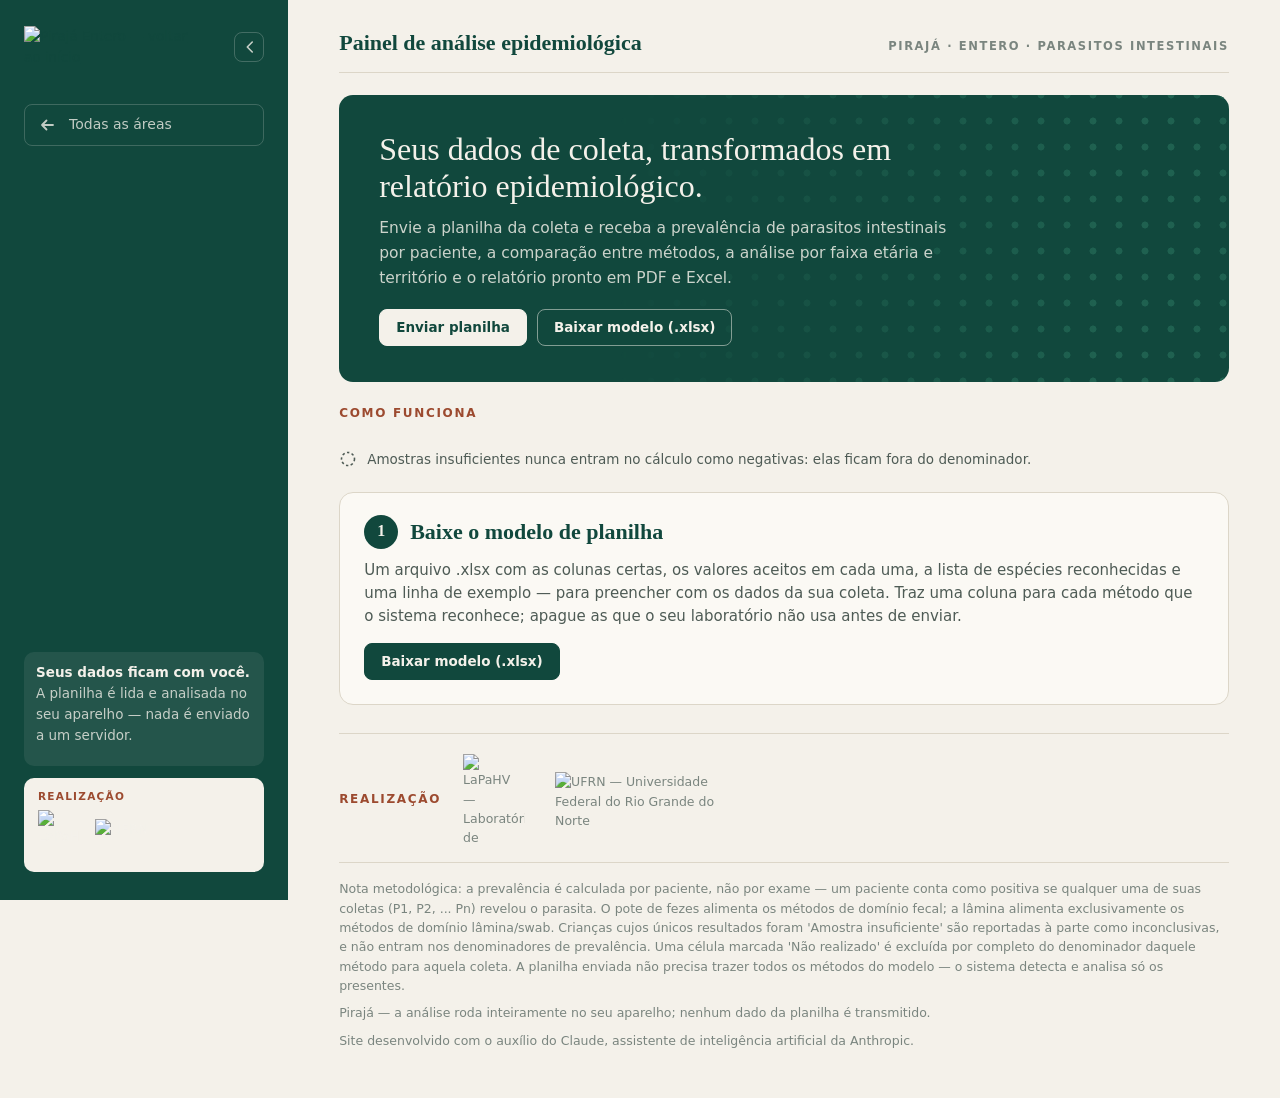
==== commit 7035d6c6: "Botão de voltar no Entero e botão de instalar na página inicial - Entero: link "Todas as áreas" no t" ====
--- a/site/entero.html
+++ b/site/entero.html
@@ -34,6 +34,7 @@
         <svg viewBox="0 0 20 20" width="18" height="18" aria-hidden="true"><path d="M12.5 4.5 7 10l5.5 5.5" fill="none" stroke="currentColor" stroke-width="1.8" stroke-linecap="round" stroke-linejoin="round"/></svg>
       </button>
     </div>
+    <a class="pj-voltar" href="./" title="Voltar à página inicial do Pirajá"><svg viewBox="0 0 20 20" width="20" height="20" aria-hidden="true"><path d="M16 10H5m4.5-4.5L5 10l4.5 4.5" fill="none" stroke="currentColor" stroke-width="1.8" stroke-linecap="round" stroke-linejoin="round"/></svg><span>Todas as áreas</span></a>
     <nav class="pj-nav" id="nav" aria-label="Seções"></nav>
     <div class="pj-barra-rodape">
       <div class="pj-arquivo-atual" id="arquivo-atual" hidden></div>
@@ -51,7 +52,10 @@
 
   <!-- topo e navegação (celular) -->
   <header class="pj-topo-movel">
-    <a class="marca-link" href="./" title="Voltar ao início do Pirajá"><img src="brand/piraja-entero-cor.png" alt="Pirajá Entero — voltar ao início" height="30"></a>
+    <div class="pj-topo-marca">
+      <a class="pj-voltar-movel" href="./" aria-label="Voltar para todas as áreas" title="Todas as áreas"><svg viewBox="0 0 20 20" width="20" height="20" aria-hidden="true"><path d="M16 10H5m4.5-4.5L5 10l4.5 4.5" fill="none" stroke="currentColor" stroke-width="1.8" stroke-linecap="round" stroke-linejoin="round"/></svg></a>
+      <a class="marca-link" href="./" title="Voltar ao início do Pirajá"><img src="brand/piraja-entero-cor.png" alt="Pirajá Entero — voltar ao início" height="30"></a>
+    </div>
     <button class="pj-btn sec peq pj-instalar" type="button" data-acao="instalar" hidden>Instalar</button>
   </header>
   <nav class="pj-mnav" id="mnav" aria-label="Seções"></nav>
--- a/site/css/piraja.css
+++ b/site/css/piraja.css
@@ -417,3 +417,16 @@
 .pj-dialogo-rodape { display: flex; justify-content: space-between; align-items: center; gap: 12px; flex-wrap: wrap; border-top: 1px solid var(--linha); padding-top: 12px; margin-top: 4px; }
 .pj-dialogo-rodape .pj-check { margin: 0; font-size: 14px; }
 .pj-status-mapas { margin: 8px 0 0; }
+
+/* voltar à página inicial (todas as áreas) */
+.pj-voltar { display: flex; align-items: center; gap: 12px; margin: 18px 0 10px; padding: 9px 12px; border-radius: 8px; text-decoration: none;
+  color: rgba(244, 241, 234, .78); font-size: 14px; border: 1px solid rgba(244, 241, 234, .2); }
+.pj-voltar svg { flex: 0 0 auto; }
+.pj-voltar:hover { background: rgba(244, 241, 234, .08); color: var(--papel); border-color: rgba(244, 241, 234, .38); }
+.pj-topo-marca { display: flex; align-items: center; gap: 6px; min-width: 0; }
+.pj-voltar-movel { display: grid; place-items: center; width: 36px; height: 36px; margin-left: -8px; border-radius: 8px; color: var(--mata); }
+.pj-voltar-movel:hover { background: var(--folha-tinta); }
+@media (min-width: 901px) {
+  body.barra-recolhida .pj-voltar { justify-content: center; padding: 9px 0; }
+  body.barra-recolhida .pj-voltar span { display: none; }
+}
